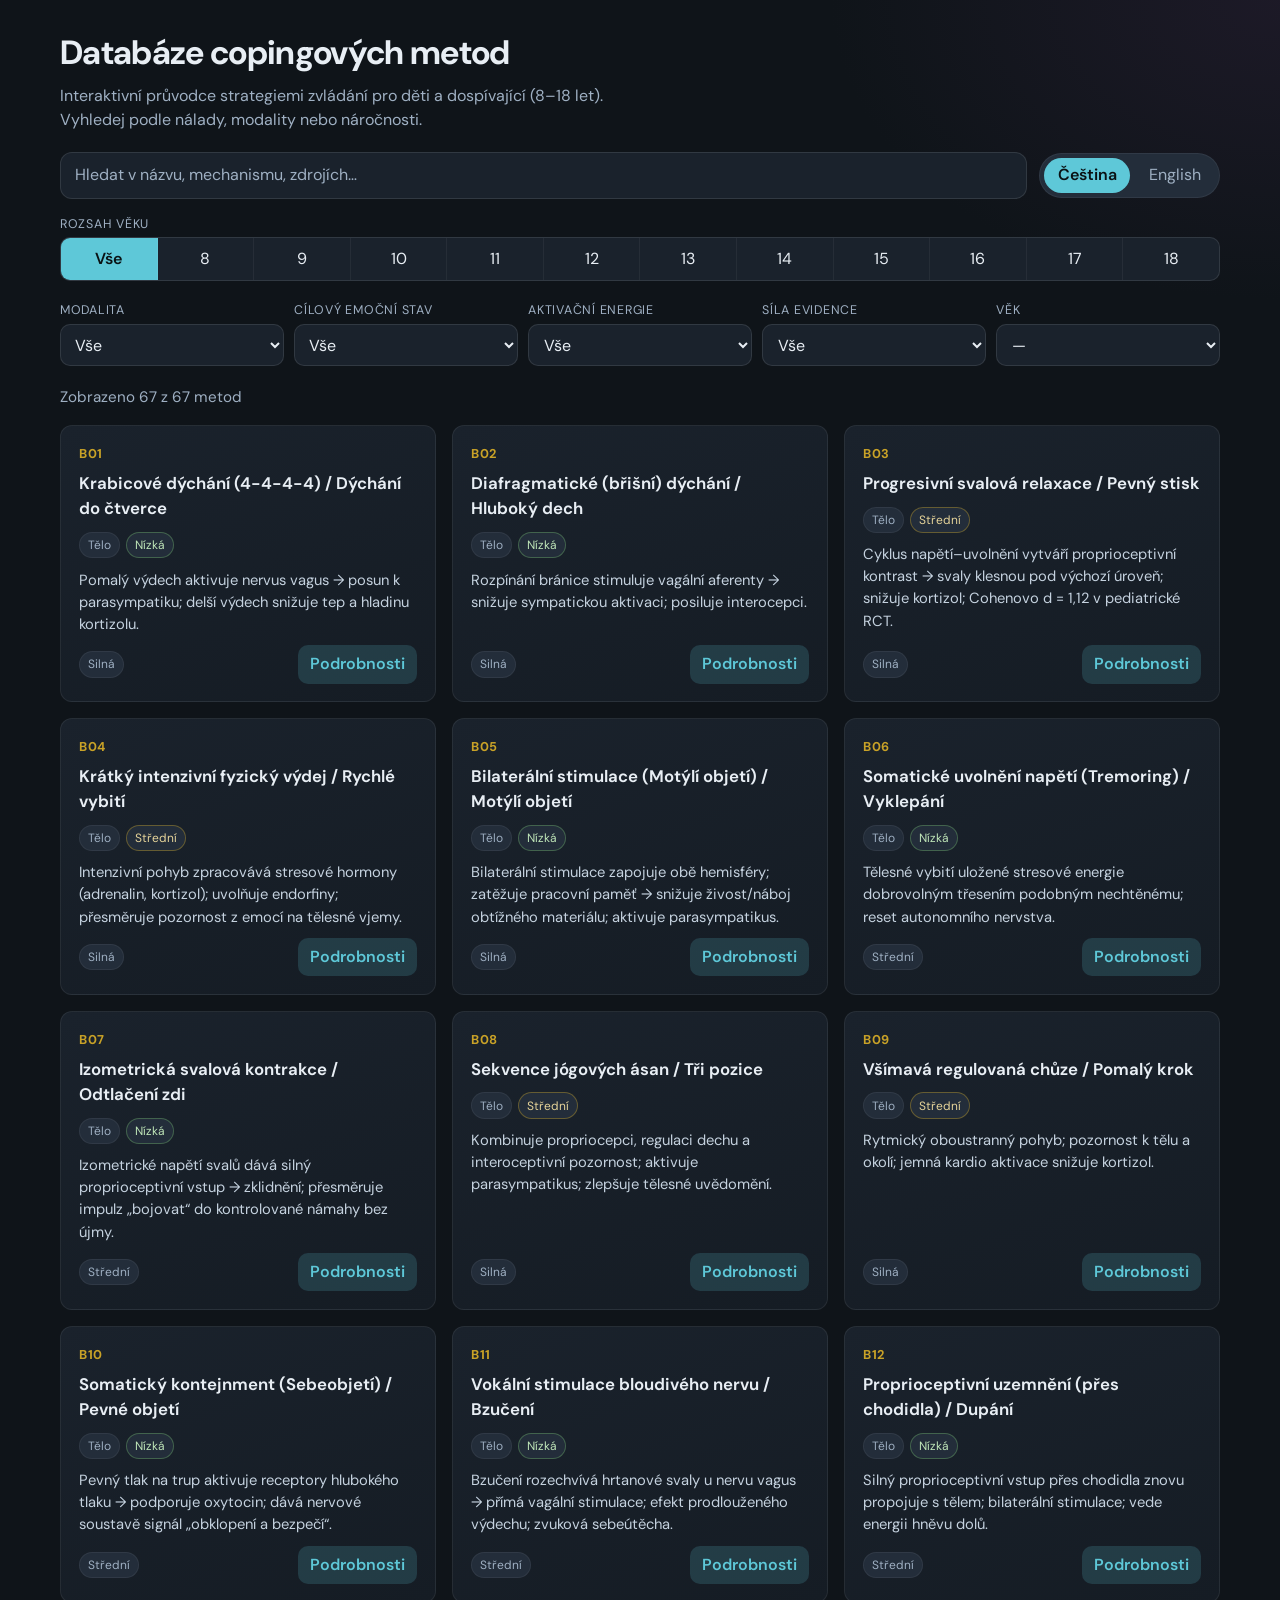
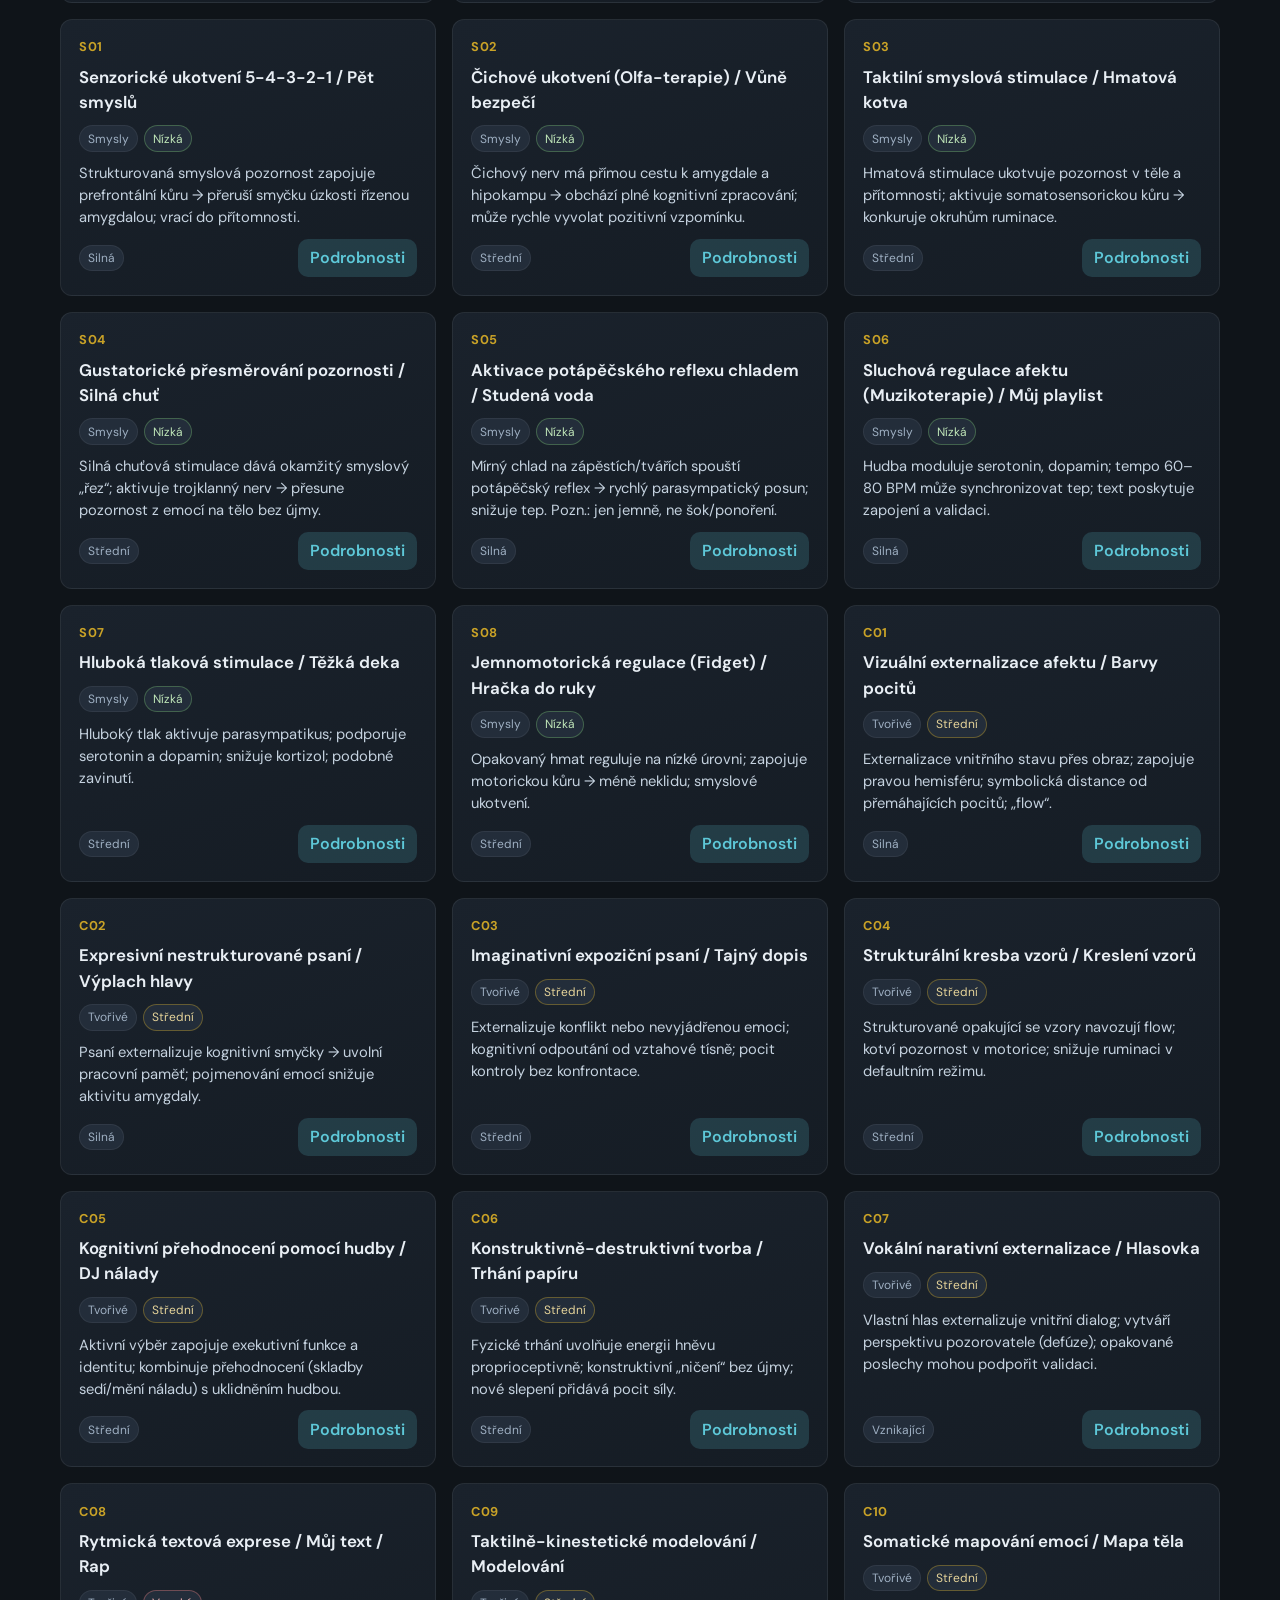
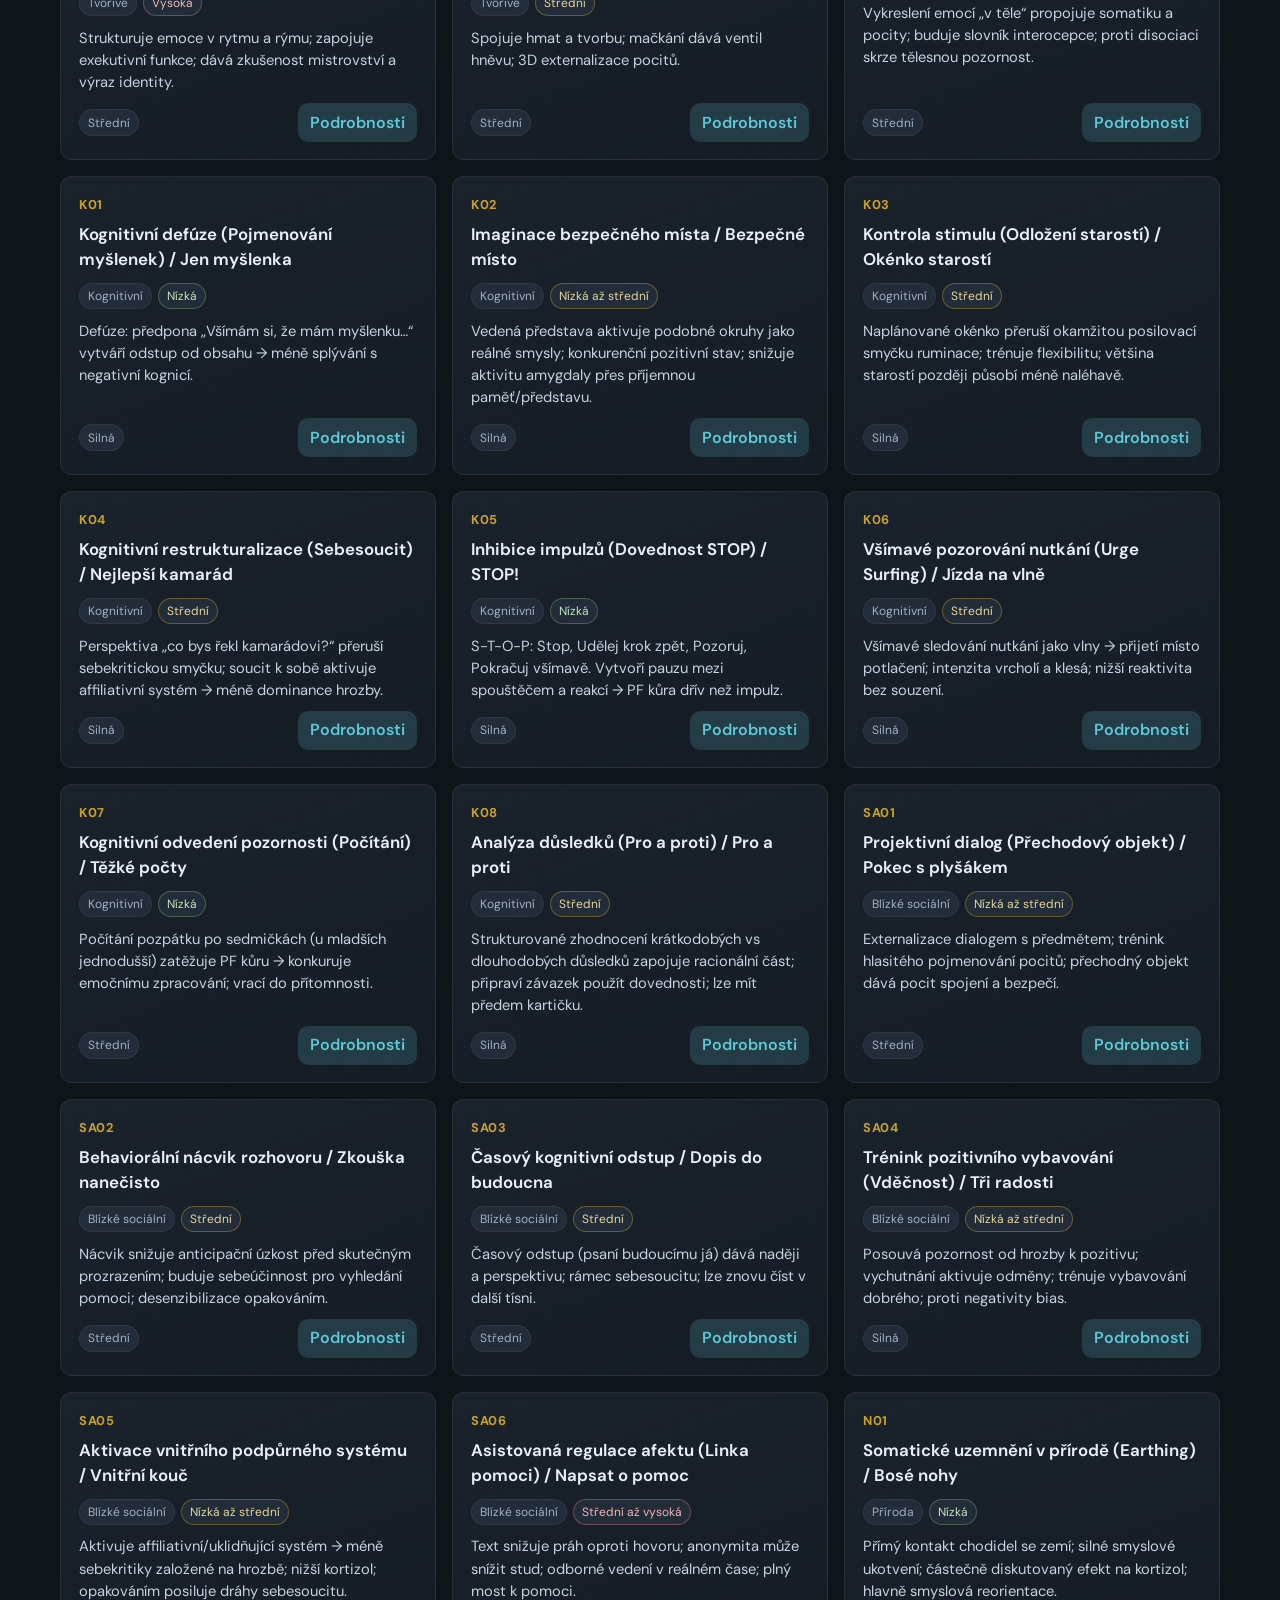
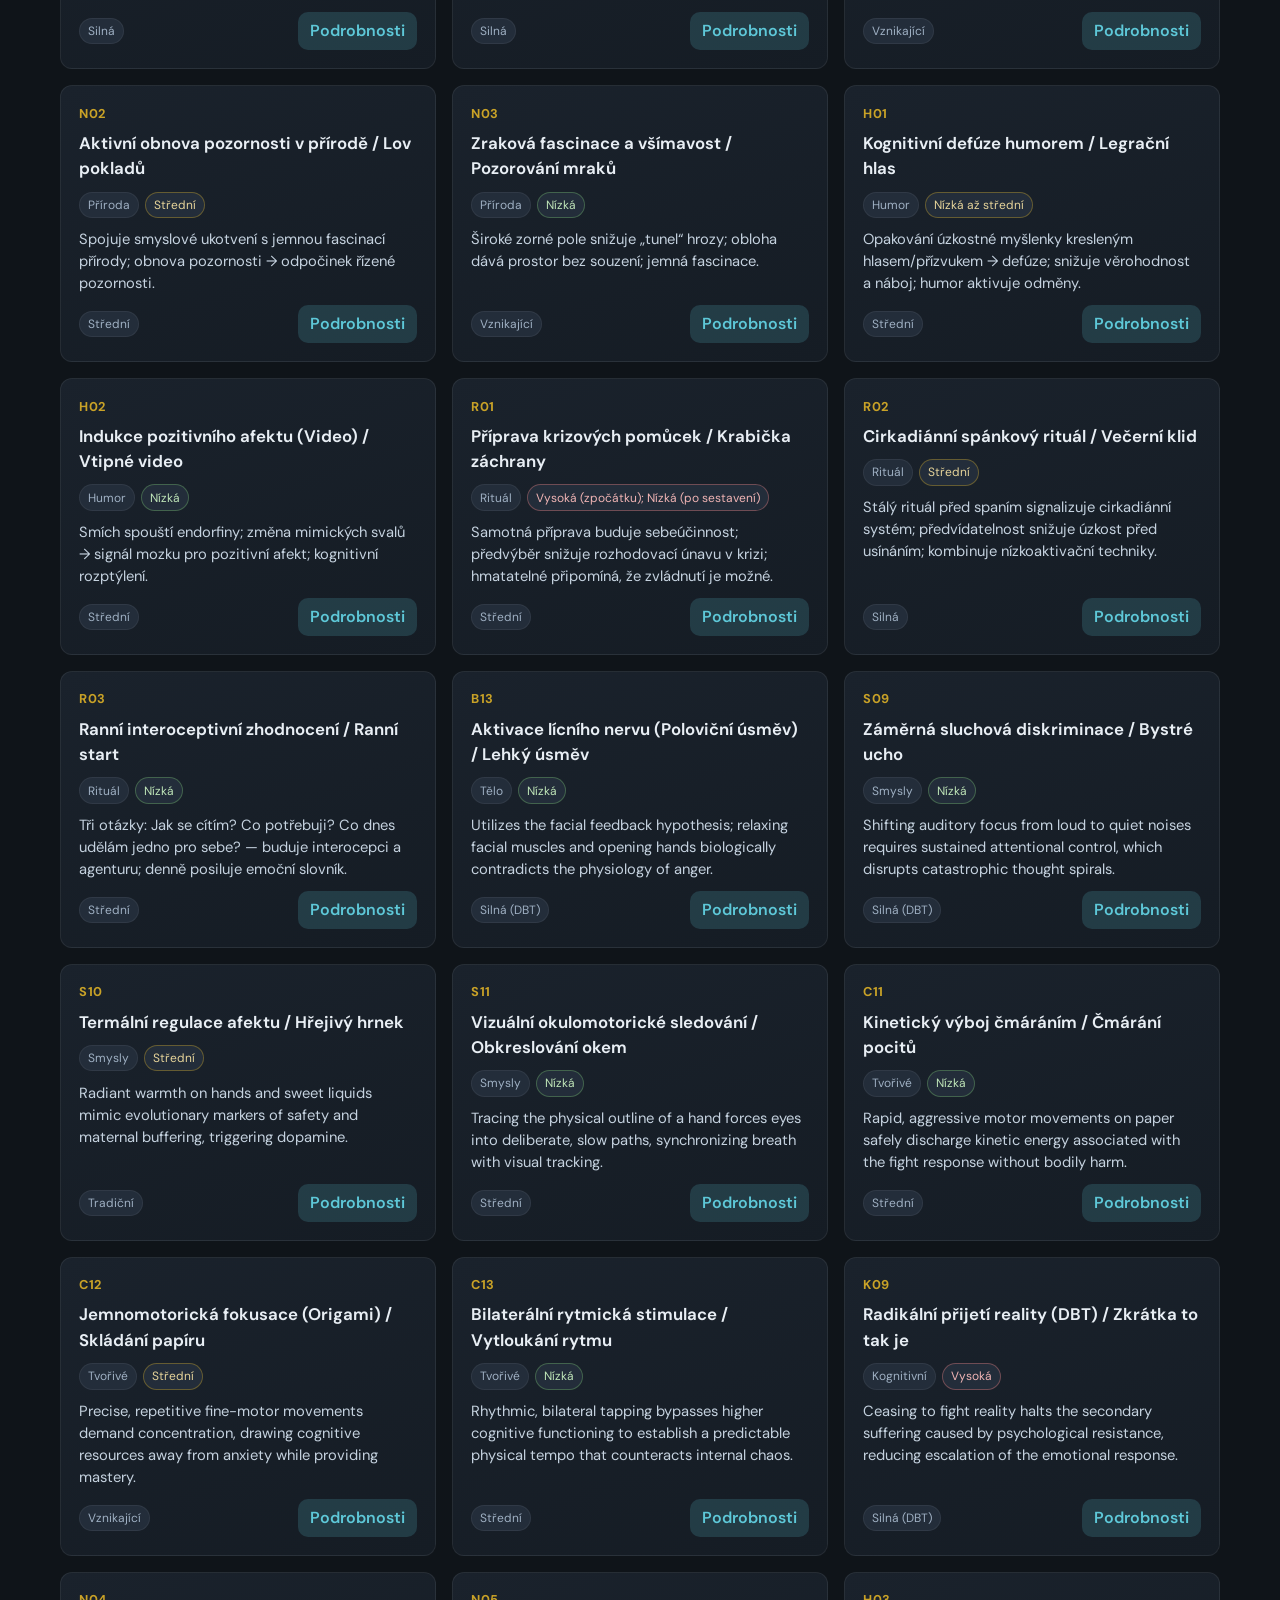
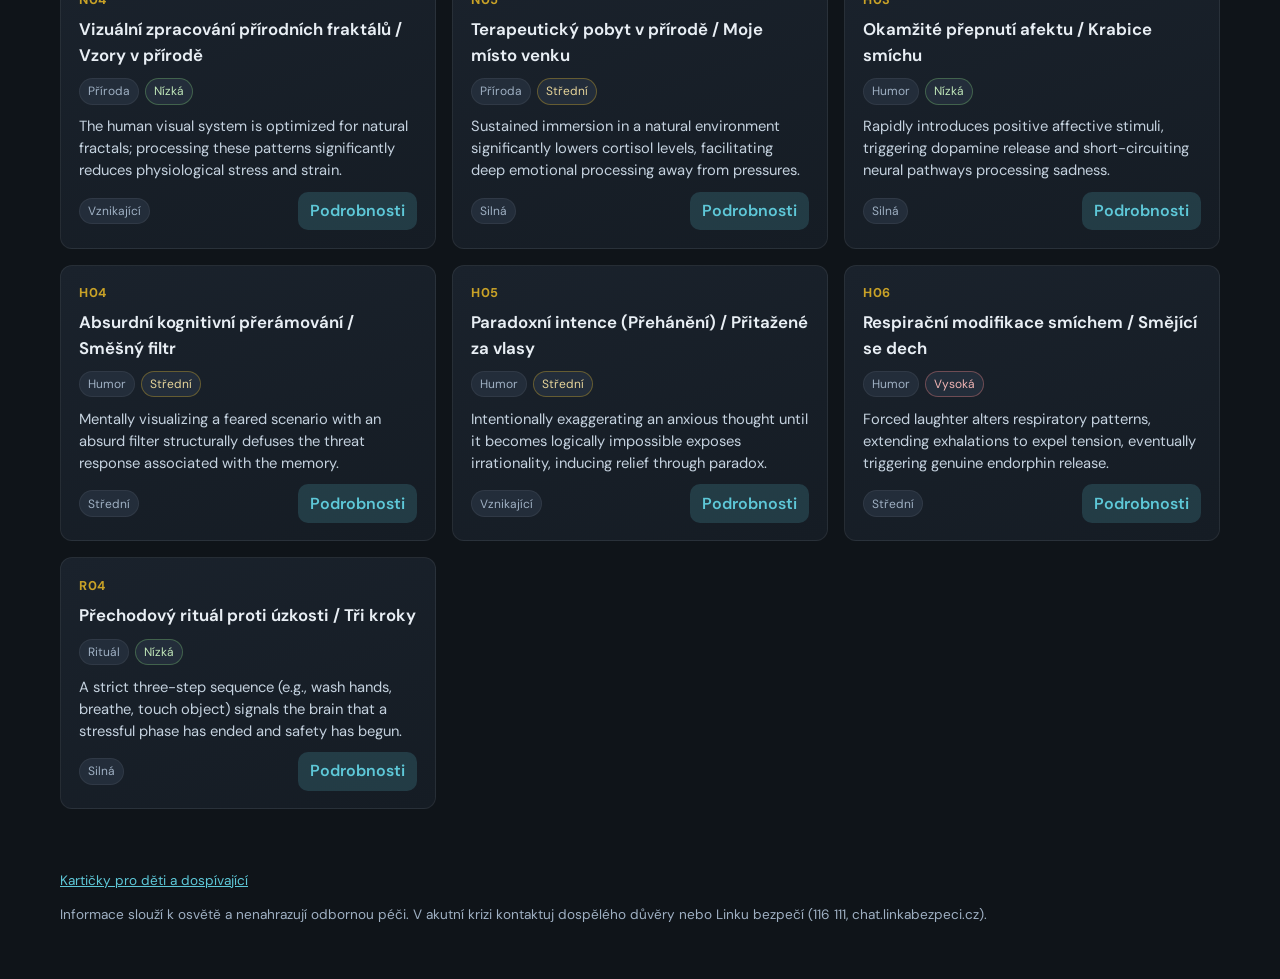
==== web/index.html @ 4f530be1 "Initial commit: coping cards web app, Czech content, and method data. Include markdown sources (meto" ====
<!DOCTYPE html>
<html lang="cs">
  <head>
    <meta charset="utf-8" />
    <meta name="viewport" content="width=device-width, initial-scale=1" />
    <title>Databáze copingových metod</title>
    <link rel="preconnect" href="https://fonts.googleapis.com" />
    <link rel="preconnect" href="https://fonts.gstatic.com" crossorigin />
    <link
      href="https://fonts.googleapis.com/css2?family=DM+Sans:ital,opsz,wght@0,9..40,400;0,9..40,600;0,9..40,700;1,9..40,400&display=swap"
      rel="stylesheet"
    />
    <link rel="stylesheet" href="styles.css" />
  </head>
  <body>
    <header class="site">
      <h1 id="title">Databáze copingových metod</h1>
      <p class="lead" id="lead">
        Interaktivní průvodce strategiemi zvládání pro děti a dospívající (8–18 let). Vyhledej podle nálady, modality nebo náročnosti.
      </p>
    </header>

    <div class="toolbar">
      <div class="search-row">
        <label class="visually-hidden" for="q" id="searchLabel">Hledat</label>
        <input type="search" id="q" autocomplete="off" />
      </div>
      <div class="lang-toggle" role="group" aria-label="Jazyk">
        <button type="button" id="lang-cs" aria-pressed="true">Čeština</button>
        <button type="button" id="lang-en" aria-pressed="false">English</button>
      </div>
    </div>

    <div class="age-filter">
      <span id="lbl-age">Věk</span>
      <div class="age-selector" id="f-age" role="group" aria-label="Výběr věku">
        <button type="button" class="age-btn active" data-val="">Vše</button>
        <button type="button" class="age-btn" data-val="8">8</button>
        <button type="button" class="age-btn" data-val="9">9</button>
        <button type="button" class="age-btn" data-val="10">10</button>
        <button type="button" class="age-btn" data-val="11">11</button>
        <button type="button" class="age-btn" data-val="12">12</button>
        <button type="button" class="age-btn" data-val="13">13</button>
        <button type="button" class="age-btn" data-val="14">14</button>
        <button type="button" class="age-btn" data-val="15">15</button>
        <button type="button" class="age-btn" data-val="16">16</button>
        <button type="button" class="age-btn" data-val="17">17</button>
        <button type="button" class="age-btn" data-val="18">18</button>
      </div>
    </div>

    <div class="filters">
      <label>
        <span id="lbl-modality">Modalita</span>
        <select id="f-modality">
          <option value="">—</option>
        </select>
      </label>
      <label>
        <span id="lbl-state">Cílový emoční stav</span>
        <select id="f-state">
          <option value="">—</option>
        </select>
      </label>
      <label>
        <span id="lbl-energy">Aktivační energie</span>
        <select id="f-energy">
          <option value="">—</option>
        </select>
      </label>
      <label>
        <span id="lbl-evidence">Síla evidence</span>
        <select id="f-evidence">
          <option value="">—</option>
        </select>
      </label>
      <label>
        <span id="lbl-age">Věk</span>
        <select id="f-age">
          <option value="">—</option>
        </select>
      </label>
    </div>

    <div class="meta-bar" id="meta"></div>
    <main class="grid" id="grid" aria-live="polite"></main>
    <p class="empty" id="empty" hidden></p>

    <footer class="note">
      <p><a href="kids.html" id="kids-link">Kartičky pro děti a dospívající</a></p>
      <p id="footnote"></p>
    </footer>

    <dialog class="panel" id="detail" aria-labelledby="detail-title">
      <div class="panel-inner">
        <header>
          <span class="id" id="detail-id"></span>
          <h2 id="detail-title"></h2>
        </header>
        <dl class="fields" id="detail-fields"></dl>
        <div class="close-row">
          <button type="button" class="close" id="detail-close"></button>
        </div>
      </div>
    </dialog>

    <script src="app.js" type="module"></script>
  </body>
</html>
---- web/styles.css ----
.visually-hidden {
  position: absolute;
  width: 1px;
  height: 1px;
  padding: 0;
  margin: -1px;
  overflow: hidden;
  clip: rect(0, 0, 0, 0);
  white-space: nowrap;
  border: 0;
}

:root {
  --bg: #0f1419;
  --surface: #1a222c;
  --surface2: #232d3a;
  --text: #e8eef4;
  --muted: #9fb0c3;
  --accent: #5ec8d8;
  --accent2: #c9a227;
  --danger: #e07a7a;
  --ok: #7bc96f;
  --radius: 12px;
  --font: "DM Sans", system-ui, -apple-system, sans-serif;
}

*,
*::before,
*::after {
  box-sizing: border-box;
}

html {
  font-size: 16px;
  scroll-behavior: smooth;
}

body {
  margin: 0;
  min-height: 100vh;
  font-family: var(--font);
  background: radial-gradient(
      1200px 800px at 10% -10%,
      rgba(26, 42, 50, 0.45) 0%,
      transparent 55%
    ),
    radial-gradient(900px 600px at 100% 0%, rgba(42, 31, 53, 0.5) 0%, transparent 50%),
    var(--bg);
  color: var(--text);
  line-height: 1.5;
}

a {
  color: var(--accent);
}

header.site {
  padding: 1.75rem 1.25rem 1.25rem;
  max-width: 1200px;
  margin: 0 auto;
}

header.site h1 {
  margin: 0 0 0.35rem;
  font-size: clamp(1.6rem, 4vw, 2.1rem);
  font-weight: 700;
  letter-spacing: -0.02em;
}

header.site p.lead {
  margin: 0;
  color: var(--muted);
  max-width: 52ch;
}

.toolbar {
  max-width: 1200px;
  margin: 0 auto;
  padding: 0 1.25rem 1rem;
  display: flex;
  flex-wrap: wrap;
  gap: 0.75rem;
  align-items: center;
}

.lang-toggle {
  margin-left: auto;
  display: flex;
  gap: 0.35rem;
  background: var(--surface2);
  padding: 0.25rem;
  border-radius: 999px;
  border: 1px solid rgba(255, 255, 255, 0.06);
}

.lang-toggle button {
  border: 0;
  background: transparent;
  color: var(--muted);
  font: inherit;
  padding: 0.35rem 0.85rem;
  border-radius: 999px;
  cursor: pointer;
}

.lang-toggle button[aria-pressed="true"] {
  background: var(--accent);
  color: #0a1214;
  font-weight: 600;
}

.age-filter {
  max-width: 1200px;
  margin: 0 auto;
  padding: 0 1.25rem 1.25rem;
}

.age-filter > span {
  display: block;
  font-size: 0.78rem;
  text-transform: uppercase;
  letter-spacing: 0.06em;
  color: var(--muted);
  margin-bottom: 0.25rem;
}

.age-selector {
  display: flex;
  flex-wrap: wrap;
  background: var(--surface);
  border: 1px solid rgba(255, 255, 255, 0.1);
  border-radius: 10px;
  overflow: hidden;
}

.age-btn {
  flex: 1;
  min-width: 32px;
  border: 0;
  background: transparent;
  color: var(--text);
  font: inherit;
  padding: 0.55rem 0;
  cursor: pointer;
  text-align: center;
  border-right: 1px solid rgba(255, 255, 255, 0.05);
  transition: all 0.2s;
}

.age-btn:last-child {
  border-right: 0;
}

.age-btn:hover {
  background: rgba(255, 255, 255, 0.05);
}

.age-btn.active {
  background: var(--accent);
  color: #0a1214;
  font-weight: 600;
}

.search-row {
  flex: 1 1 220px;
  min-width: 180px;
}

.search-row input {
  width: 100%;
  padding: 0.65rem 0.9rem;
  border-radius: var(--radius);
  border: 1px solid rgba(255, 255, 255, 0.1);
  background: var(--surface);
  color: var(--text);
  font: inherit;
}

.search-row input::placeholder {
  color: var(--muted);
}

.filters {
  max-width: 1200px;
  margin: 0 auto;
  padding: 0 1.25rem 1.25rem;
  display: grid;
  grid-template-columns: repeat(auto-fit, minmax(160px, 1fr));
  gap: 0.65rem;
}

.filters label span {
  display: block;
  font-size: 0.78rem;
  text-transform: uppercase;
  letter-spacing: 0.06em;
  color: var(--muted);
  margin-bottom: 0.25rem;
}

.filters select {
  width: 100%;
  padding: 0.55rem 0.65rem;
  border-radius: 10px;
  border: 1px solid rgba(255, 255, 255, 0.1);
  background: var(--surface);
  color: var(--text);
  font: inherit;
}

.meta-bar {
  max-width: 1200px;
  margin: 0 auto;
  padding: 0 1.25rem 1rem;
  color: var(--muted);
  font-size: 0.95rem;
}

.grid {
  max-width: 1200px;
  margin: 0 auto;
  padding: 0 1.25rem 3rem;
  display: grid;
  grid-template-columns: repeat(auto-fill, minmax(min(100%, 320px), 1fr));
  gap: 1rem;
}

.card {
  background: linear-gradient(160deg, var(--surface) 0%, #151c24 100%);
  border: 1px solid rgba(255, 255, 255, 0.07);
  border-radius: var(--radius);
  padding: 1.1rem 1.15rem;
  display: flex;
  flex-direction: column;
  gap: 0.65rem;
  transition: border-color 0.15s, transform 0.15s;
}

.card:hover {
  border-color: rgba(94, 200, 216, 0.35);
  transform: translateY(-2px);
}

.card header {
  display: flex;
  flex-wrap: wrap;
  align-items: baseline;
  gap: 0.5rem;
}

.card .id {
  font-size: 0.8rem;
  font-weight: 700;
  color: var(--accent2);
  letter-spacing: 0.04em;
}

.card h2 {
  margin: 0;
  font-size: 1.05rem;
  font-weight: 650;
  flex: 1 1 100%;
}

.pills {
  display: flex;
  flex-wrap: wrap;
  gap: 0.35rem;
}

.pill {
  font-size: 0.75rem;
  padding: 0.2rem 0.5rem;
  border-radius: 999px;
  background: var(--surface2);
  color: var(--muted);
  border: 1px solid rgba(255, 255, 255, 0.06);
}

.pill.energy-low {
  border-color: rgba(123, 201, 111, 0.35);
  color: #bfe5b8;
}

.pill.energy-med {
  border-color: rgba(201, 162, 39, 0.4);
  color: #e6d49a;
}

.pill.energy-high {
  border-color: rgba(224, 122, 122, 0.4);
  color: #f0b4b4;
}

.card .mechanism {
  margin: 0;
  font-size: 0.92rem;
  color: #c5d2df;
  display: -webkit-box;
  -webkit-line-clamp: 4;
  -webkit-box-orient: vertical;
  overflow: hidden;
}

.card footer {
  margin-top: auto;
  display: flex;
  justify-content: space-between;
  align-items: center;
  gap: 0.5rem;
}

button.expand {
  border: 0;
  border-radius: 10px;
  padding: 0.45rem 0.75rem;
  font: inherit;
  font-weight: 600;
  cursor: pointer;
  background: rgba(94, 200, 216, 0.18);
  color: var(--accent);
}

button.expand:hover {
  background: rgba(94, 200, 216, 0.28);
}

dialog.panel {
  border: 1px solid rgba(255, 255, 255, 0.12);
  border-radius: 16px;
  padding: 0;
  background: #121920;
  color: var(--text);
  max-width: min(640px, 94vw);
  width: 100%;
}

dialog.panel::backdrop {
  background: rgba(5, 8, 12, 0.72);
  backdrop-filter: blur(4px);
}

.panel-inner {
  padding: 1.25rem 1.35rem 1.35rem;
  max-height: min(80vh, 720px);
  overflow: auto;
}

.panel-inner header {
  display: flex;
  flex-wrap: wrap;
  gap: 0.5rem;
  align-items: flex-start;
  margin-bottom: 1rem;
}

.panel-inner h2 {
  margin: 0;
  font-size: 1.2rem;
  flex: 1 1 100%;
}

dl.fields {
  margin: 0;
  display: grid;
  gap: 0.85rem;
}

dl.fields dt {
  margin: 0;
  font-size: 0.72rem;
  text-transform: uppercase;
  letter-spacing: 0.07em;
  color: var(--muted);
}

dl.fields dd {
  margin: 0.2rem 0 0;
 font-size: 0.95rem;
  color: #d5dfe9;
}

.close-row {
  display: flex;
  justify-content: flex-end;
  margin-top: 1rem;
}

button.close {
  border: 0;
  background: var(--surface2);
  color: var(--text);
  font: inherit;
  padding: 0.5rem 1rem;
  border-radius: 10px;
  cursor: pointer;
}

.empty {
  max-width: 1200px;
  margin: 0 auto;
  padding: 2rem 1.25rem;
  text-align: center;
  color: var(--muted);
}

footer.note {
  max-width: 1200px;
  margin: 0 auto;
  padding: 0 1.25rem 2.5rem;
  font-size: 0.85rem;
  color: var(--muted);
}

@media (prefers-reduced-motion: reduce) {
  .card:hover {
    transform: none;
  }
  html {
    scroll-behavior: auto;
  }
}
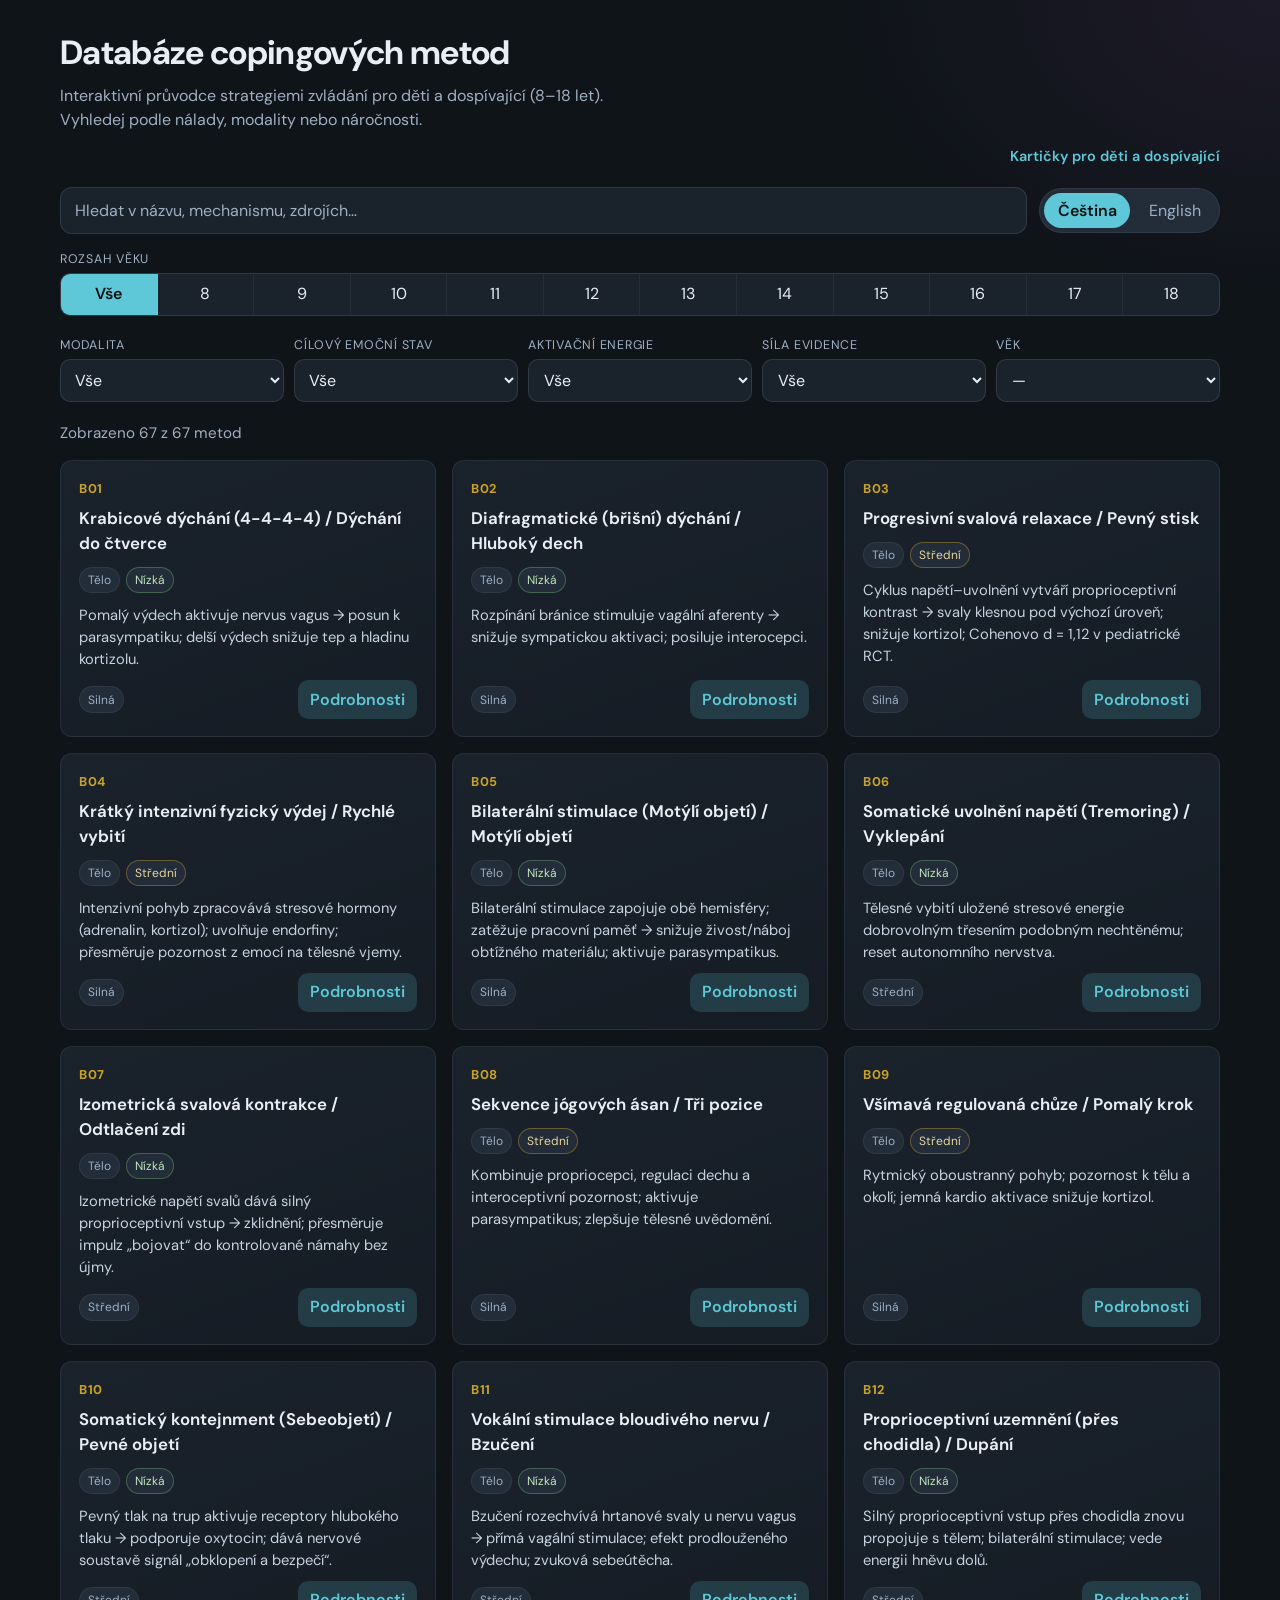
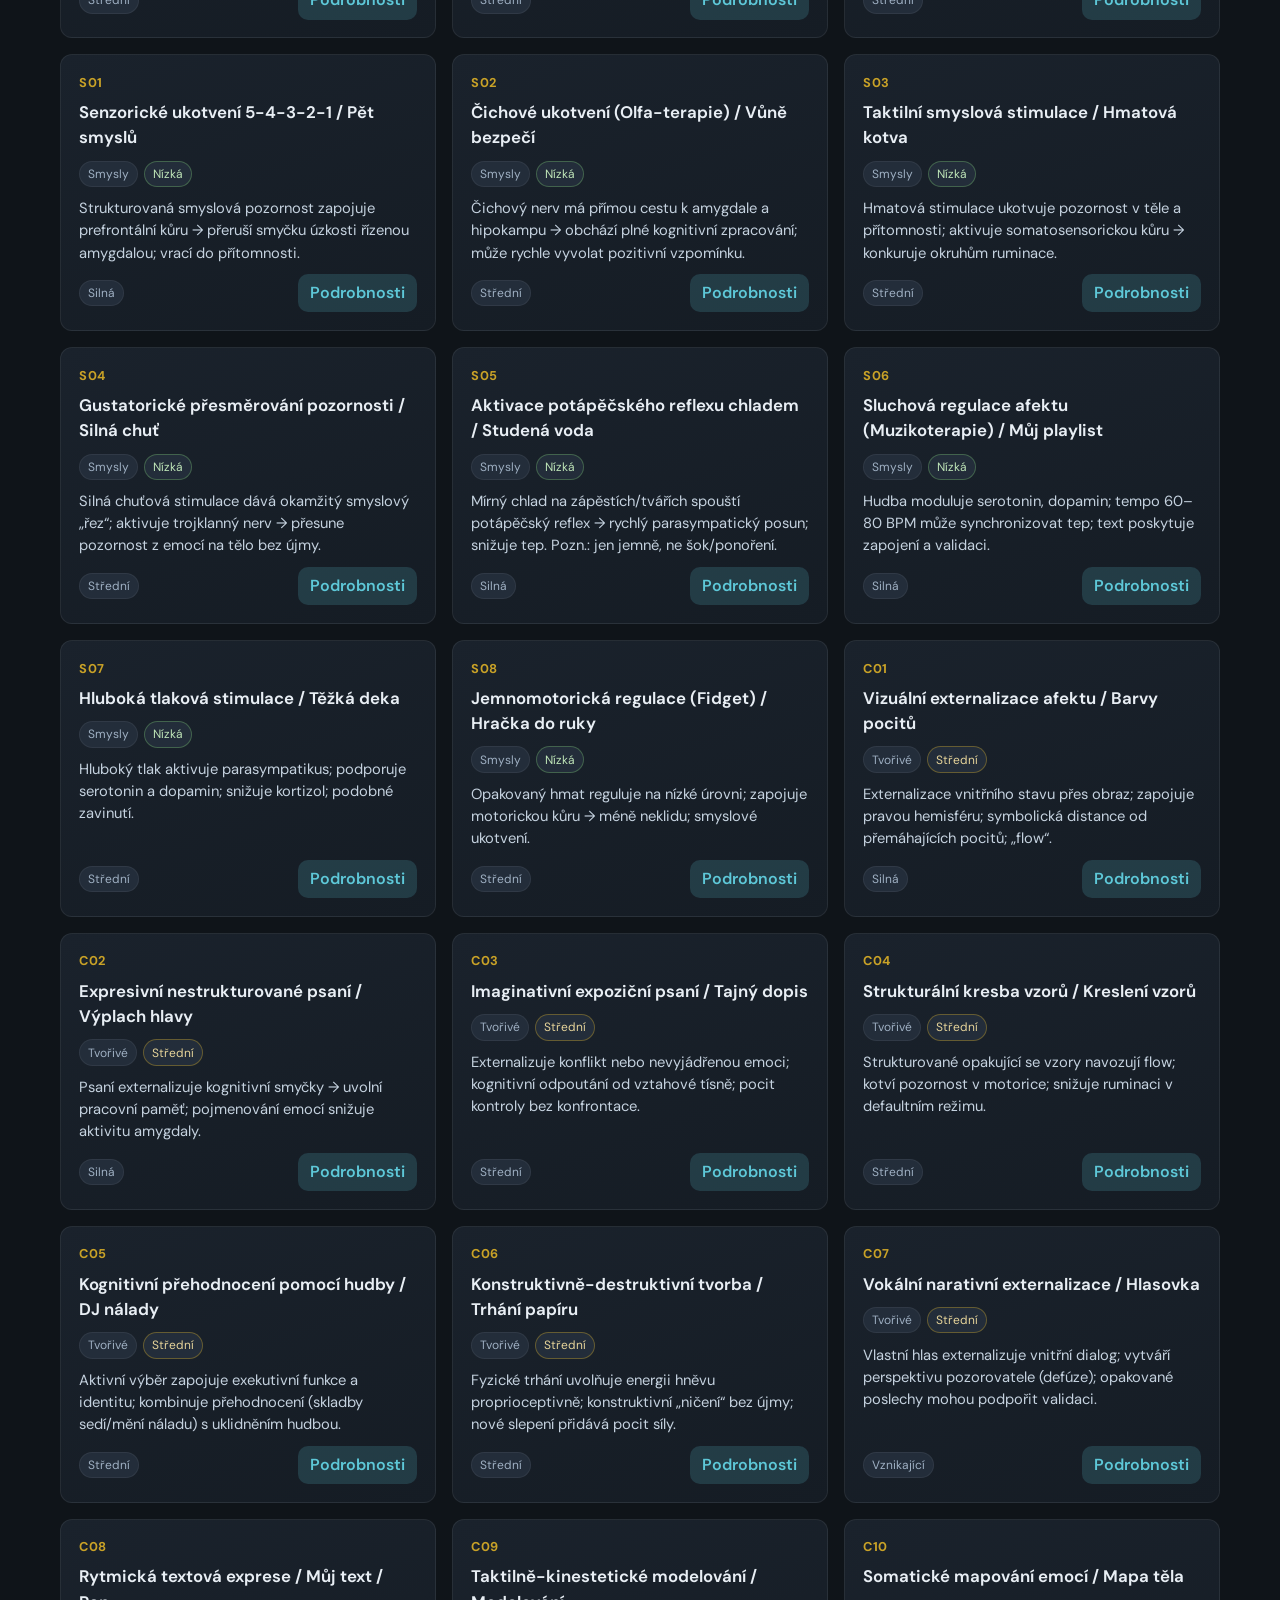
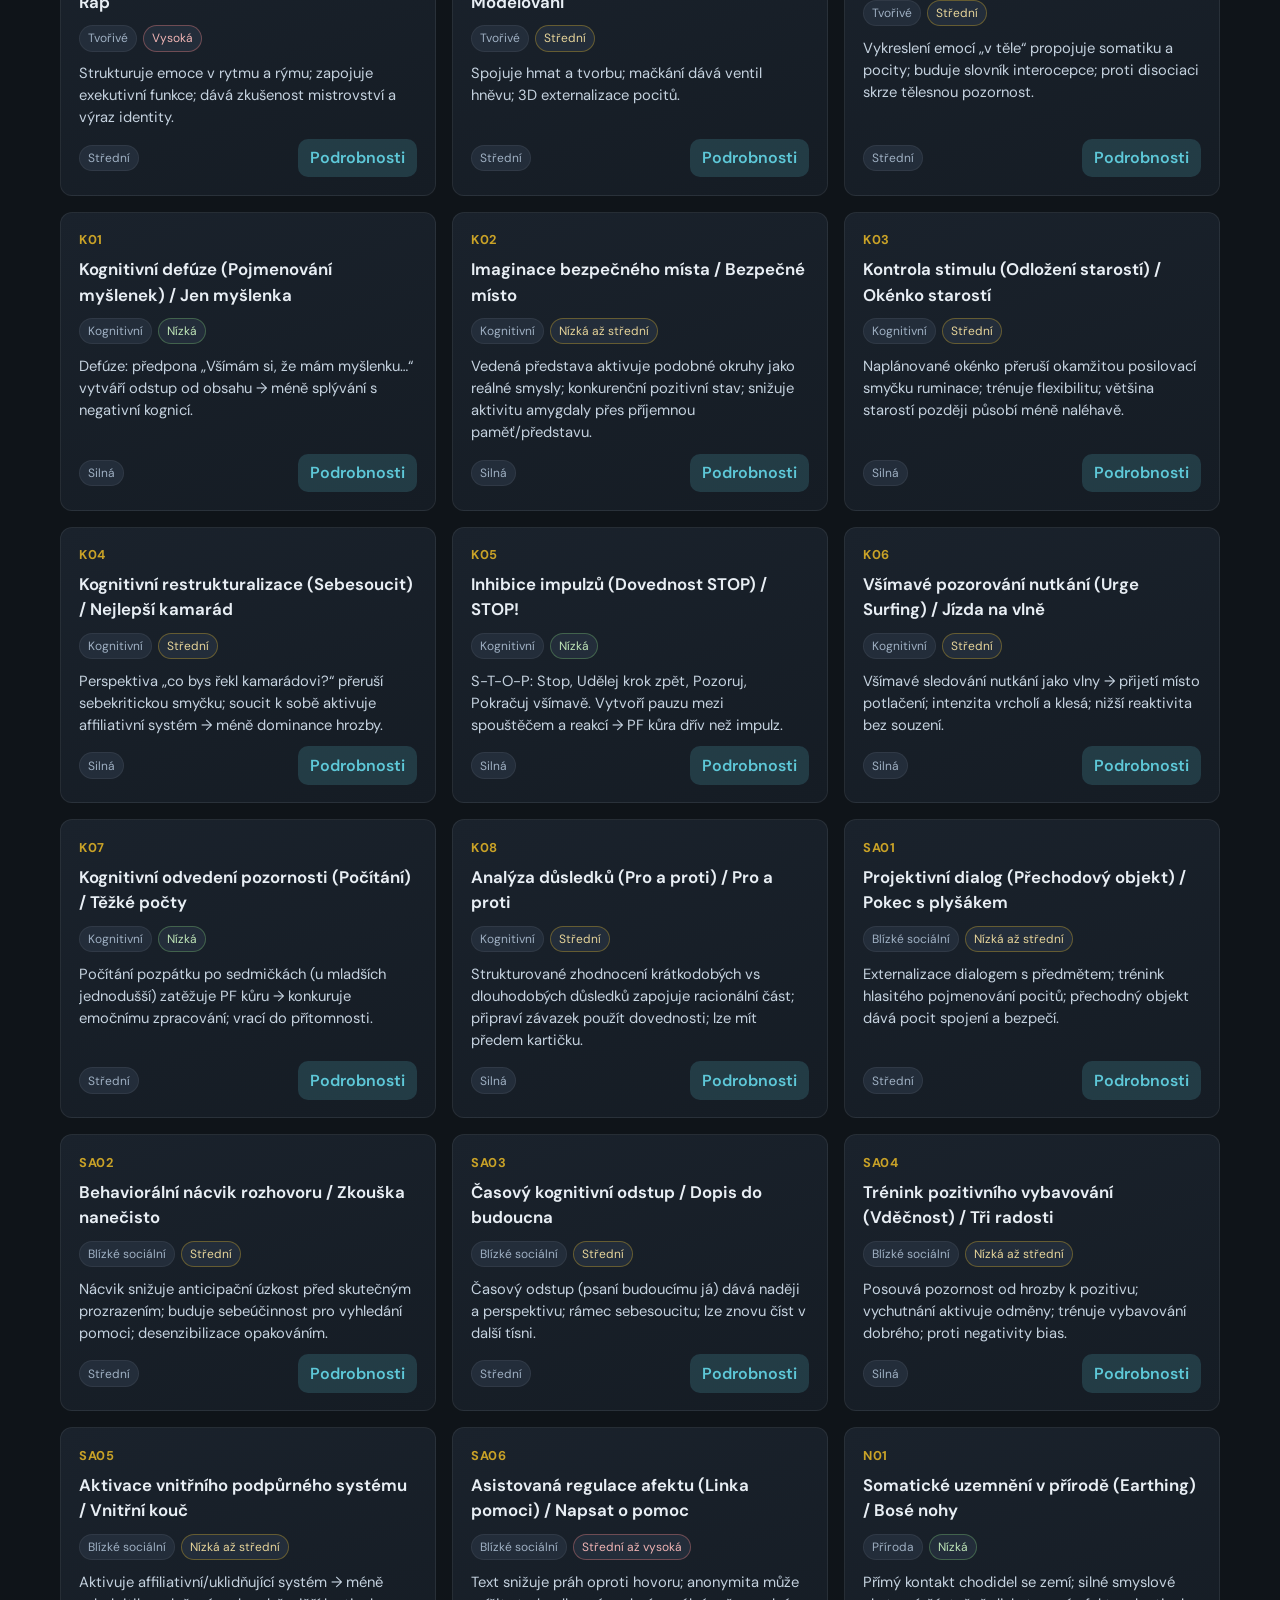
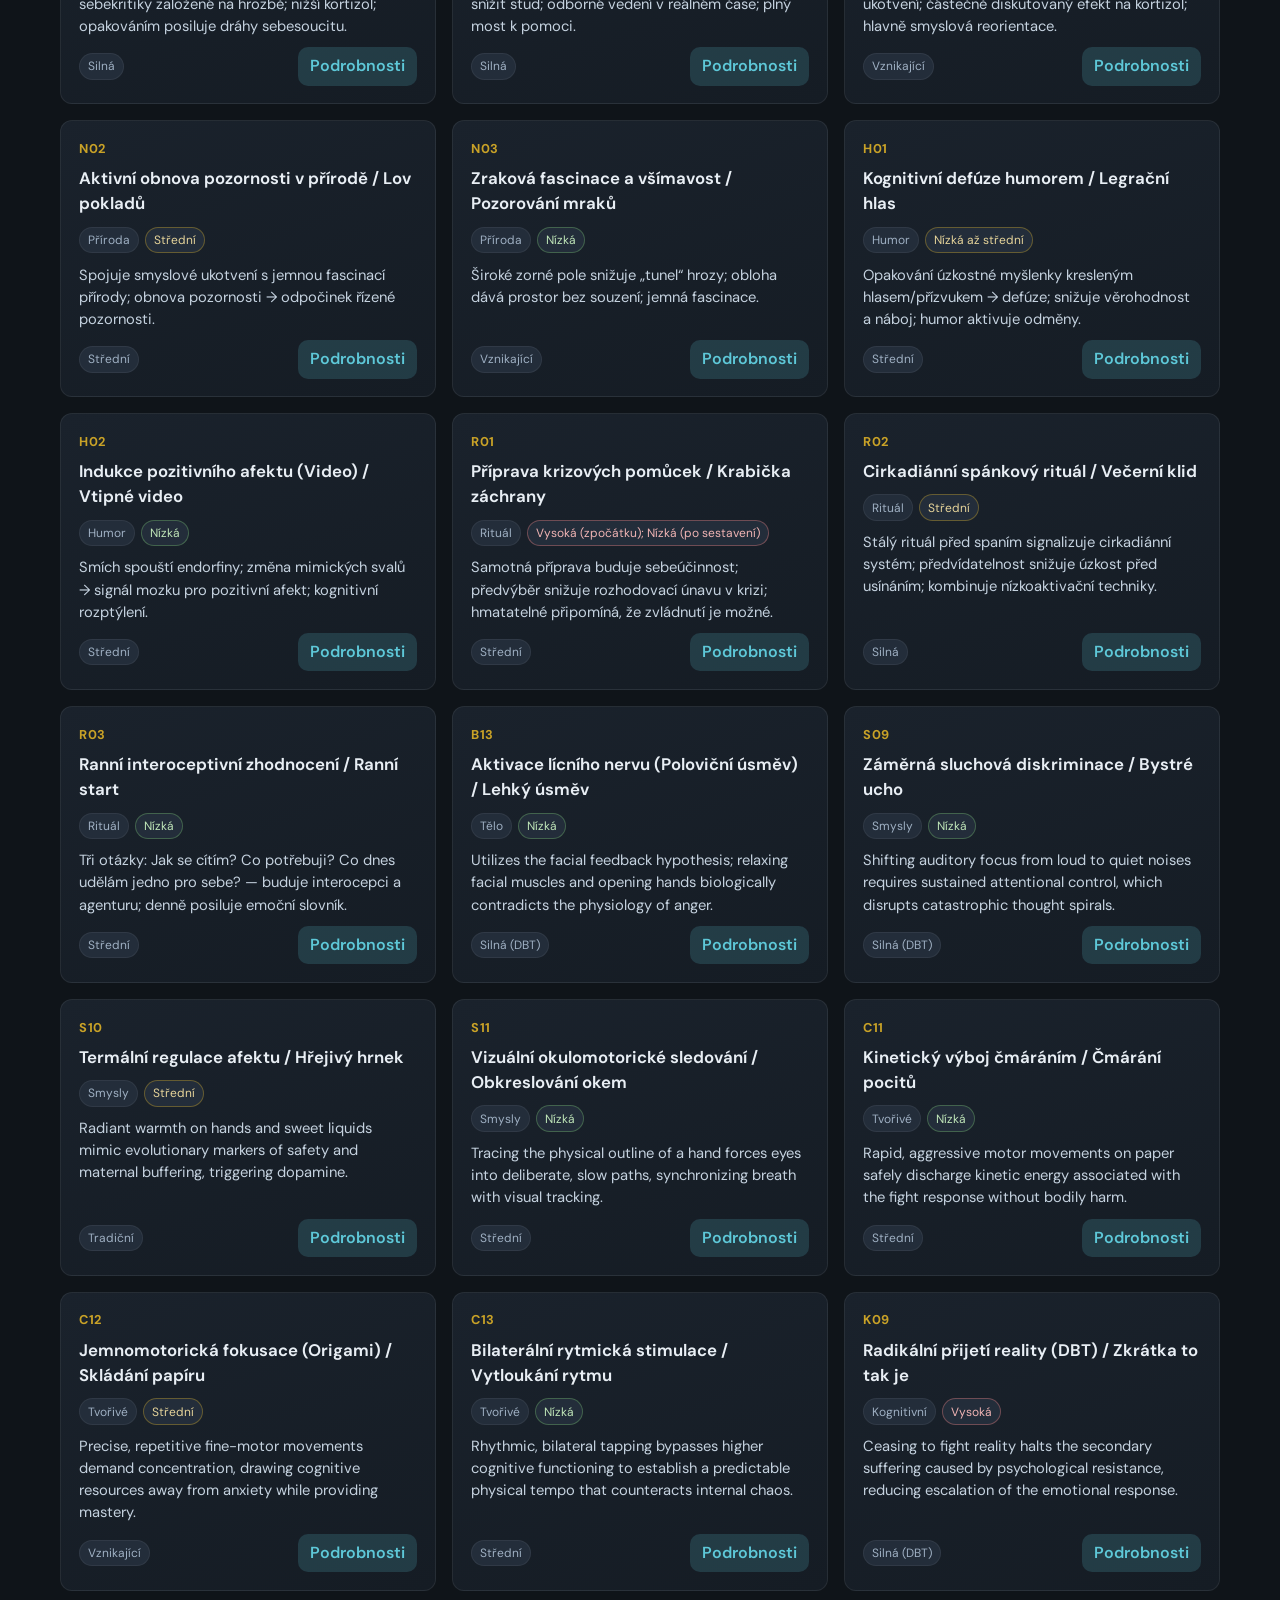
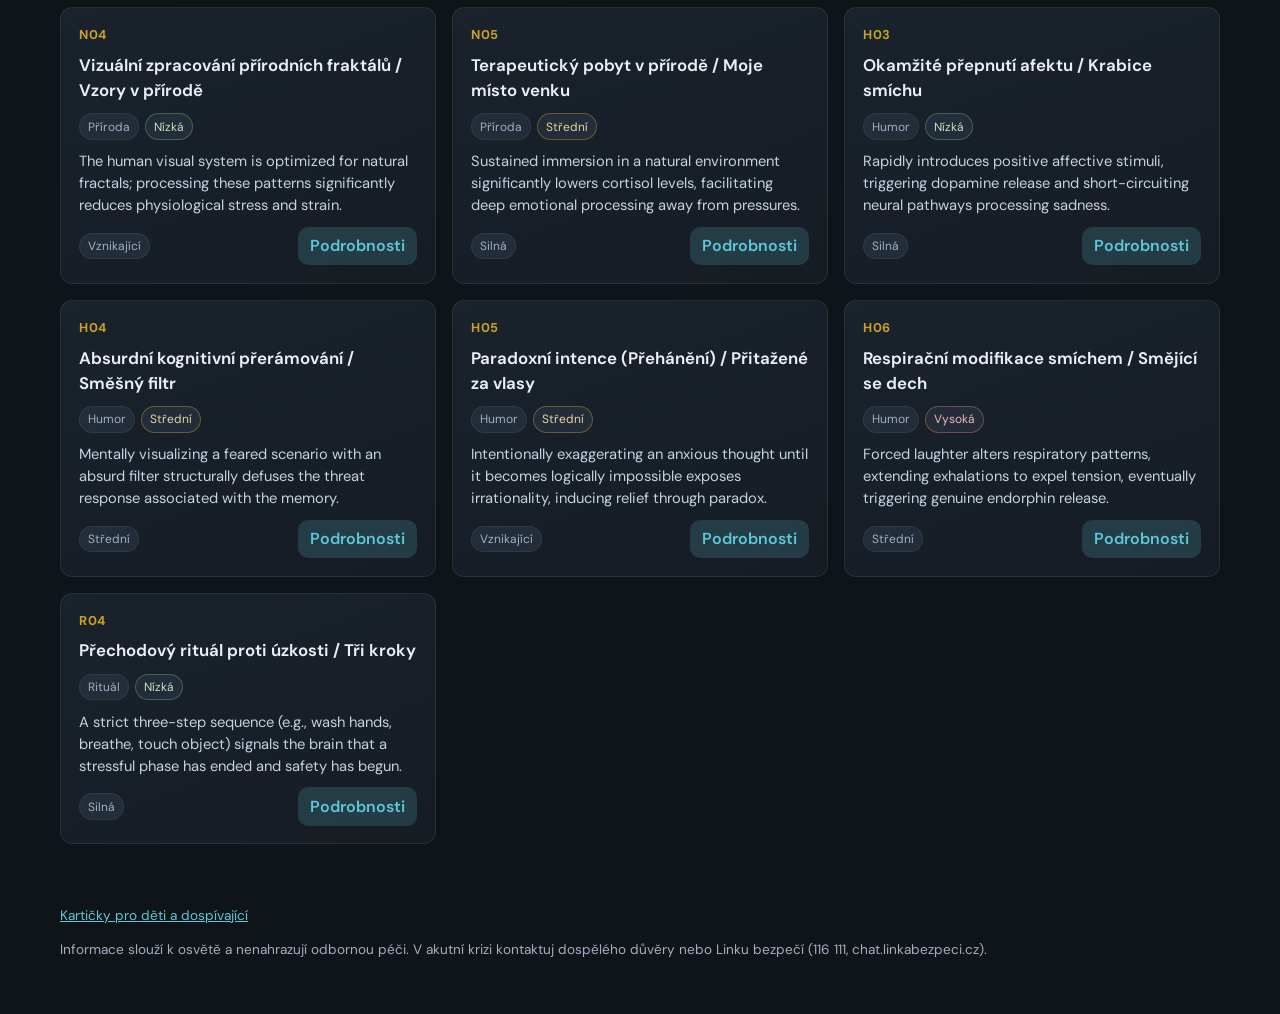
==== commit 66d9e160: "Default site entry to kids cards; add pro header link to kids view" ====
--- a/web/index.html
+++ b/web/index.html
@@ -18,6 +18,9 @@
       <p class="lead" id="lead">
         Interaktivní průvodce strategiemi zvládání pro děti a dospívající (8–18 let). Vyhledej podle nálady, modality nebo náročnosti.
       </p>
+      <div class="header-row">
+        <a href="kids.html" class="kids-view-link" id="kids-header-link">Kartičky pro děti a dospívající</a>
+      </div>
     </header>
 
     <div class="toolbar">
--- a/web/styles.css
+++ b/web/styles.css
@@ -73,6 +73,25 @@
   max-width: 52ch;
 }
 
+header.site .header-row {
+  display: flex;
+  justify-content: flex-end;
+  flex-wrap: wrap;
+  gap: 0.5rem;
+  margin-top: 0.85rem;
+}
+
+.kids-view-link {
+  font-size: 0.9rem;
+  font-weight: 600;
+  text-decoration: none;
+  color: var(--accent);
+}
+
+.kids-view-link:hover {
+  text-decoration: underline;
+}
+
 .toolbar {
   max-width: 1200px;
   margin: 0 auto;
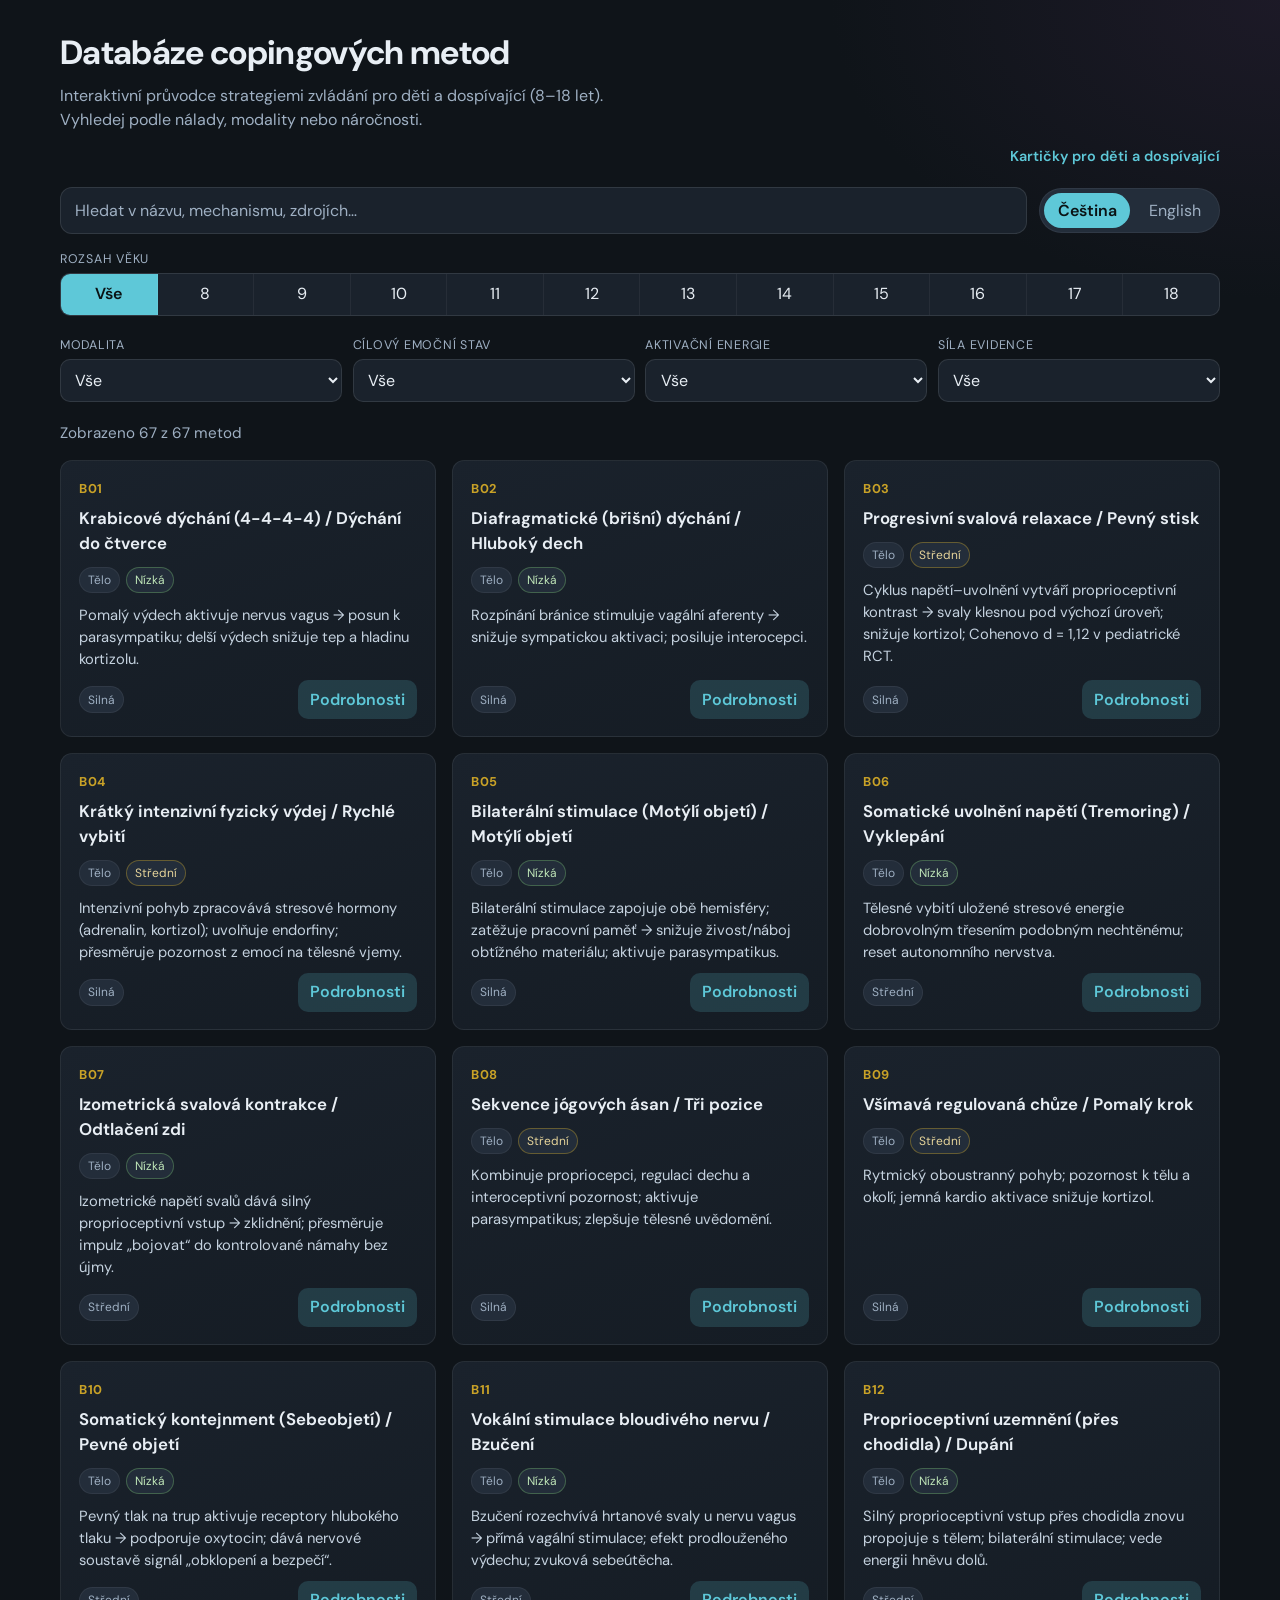
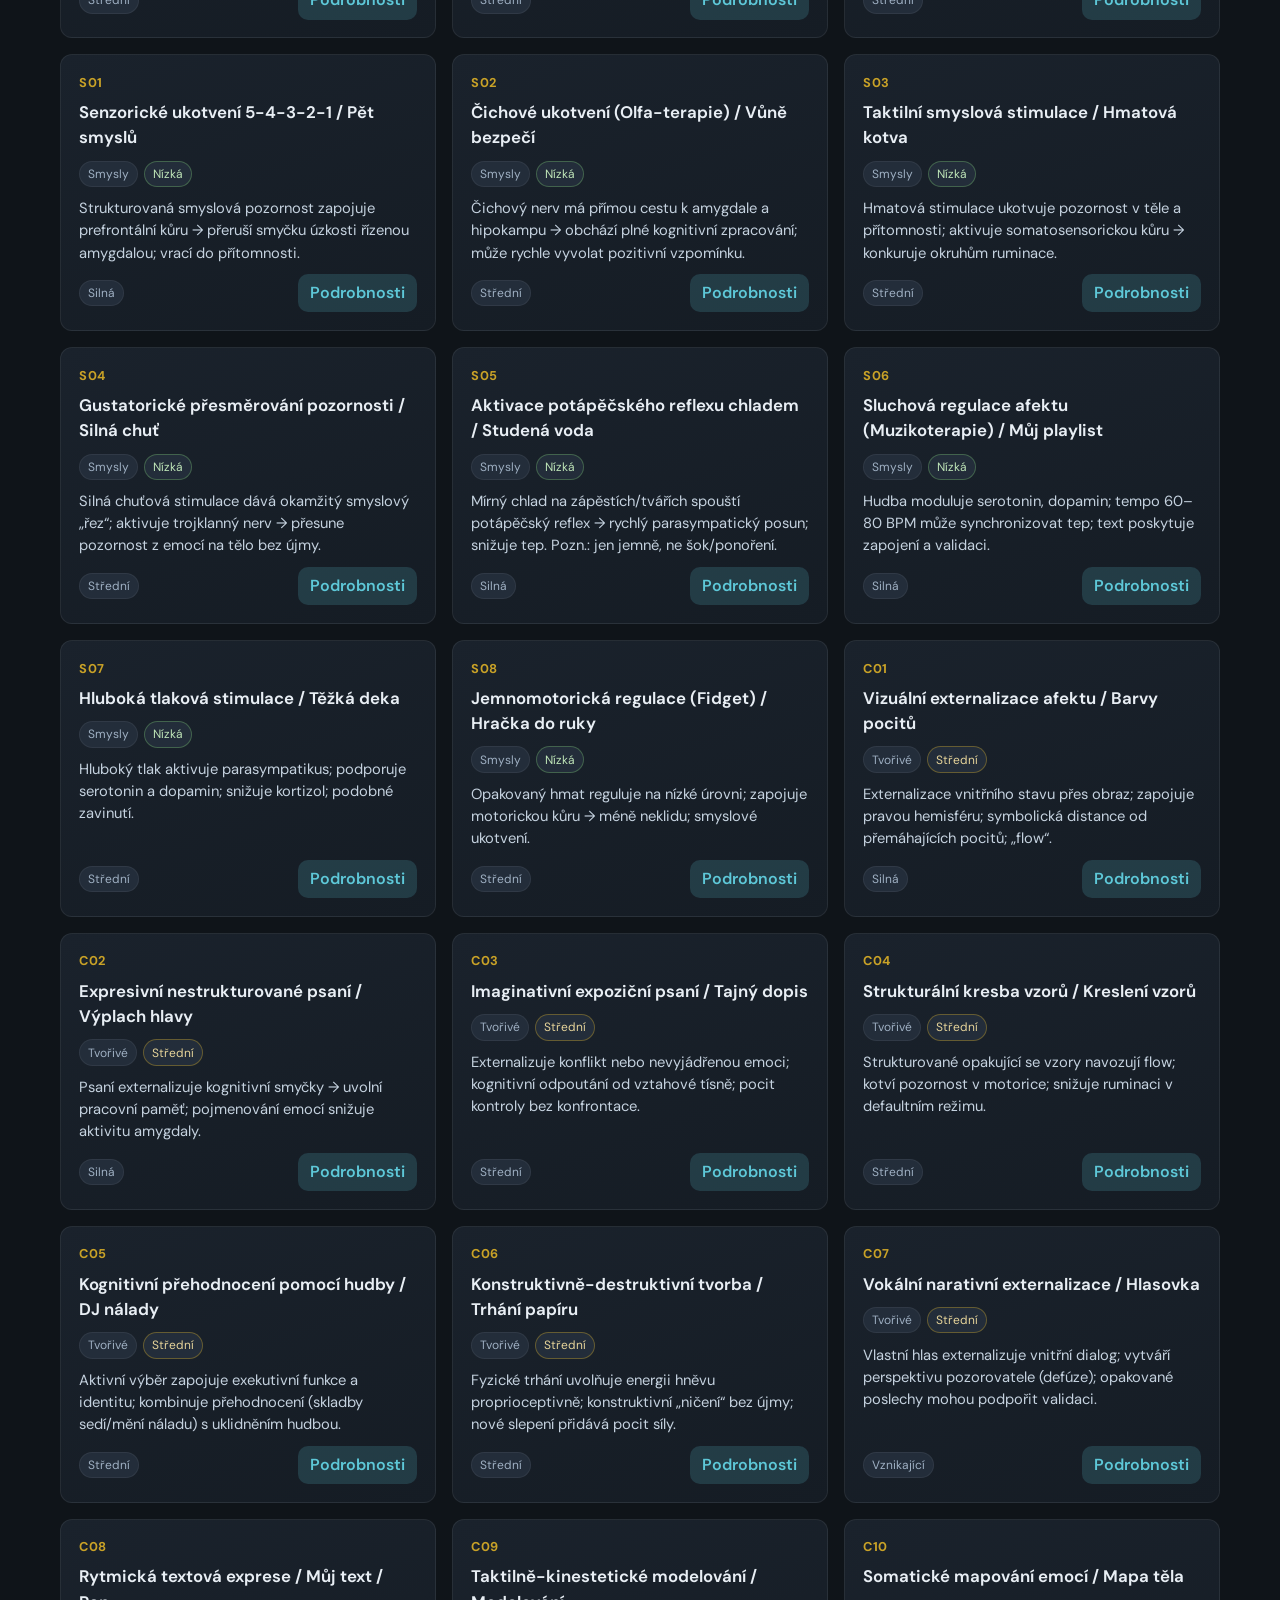
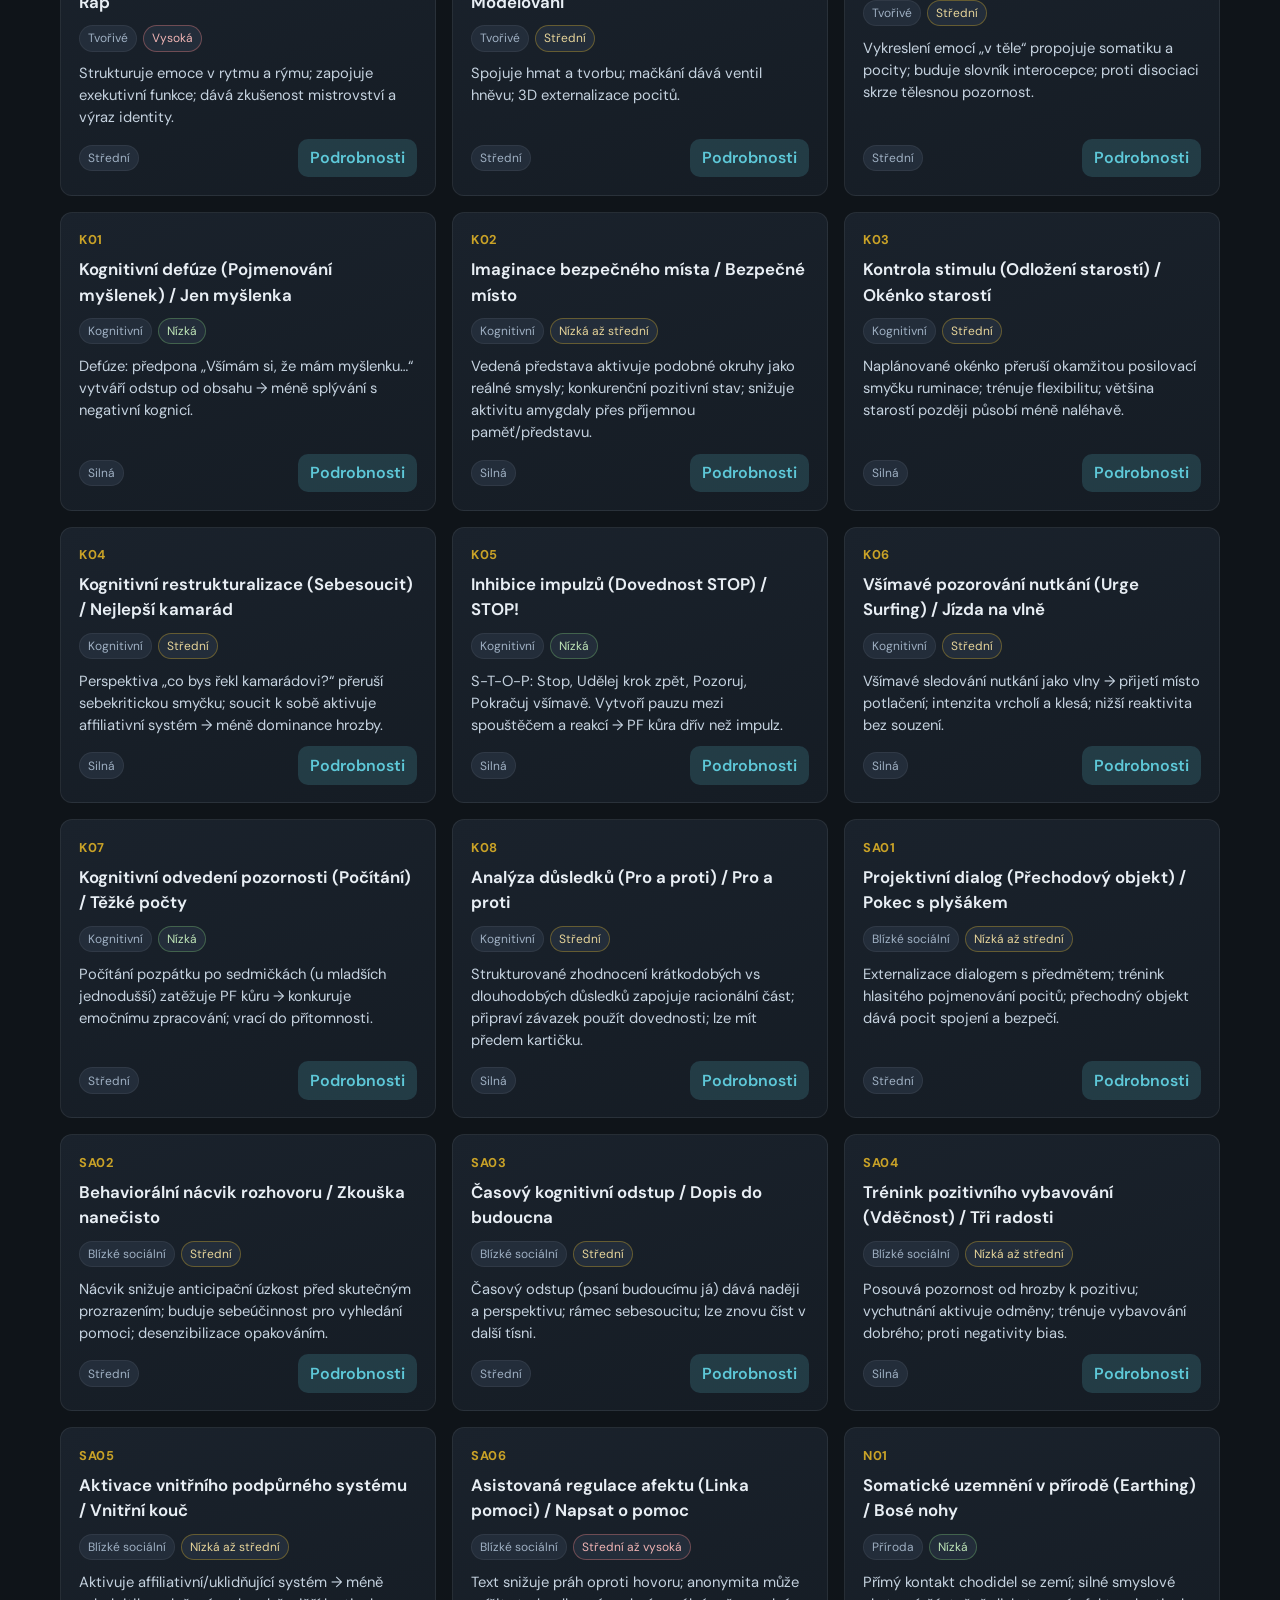
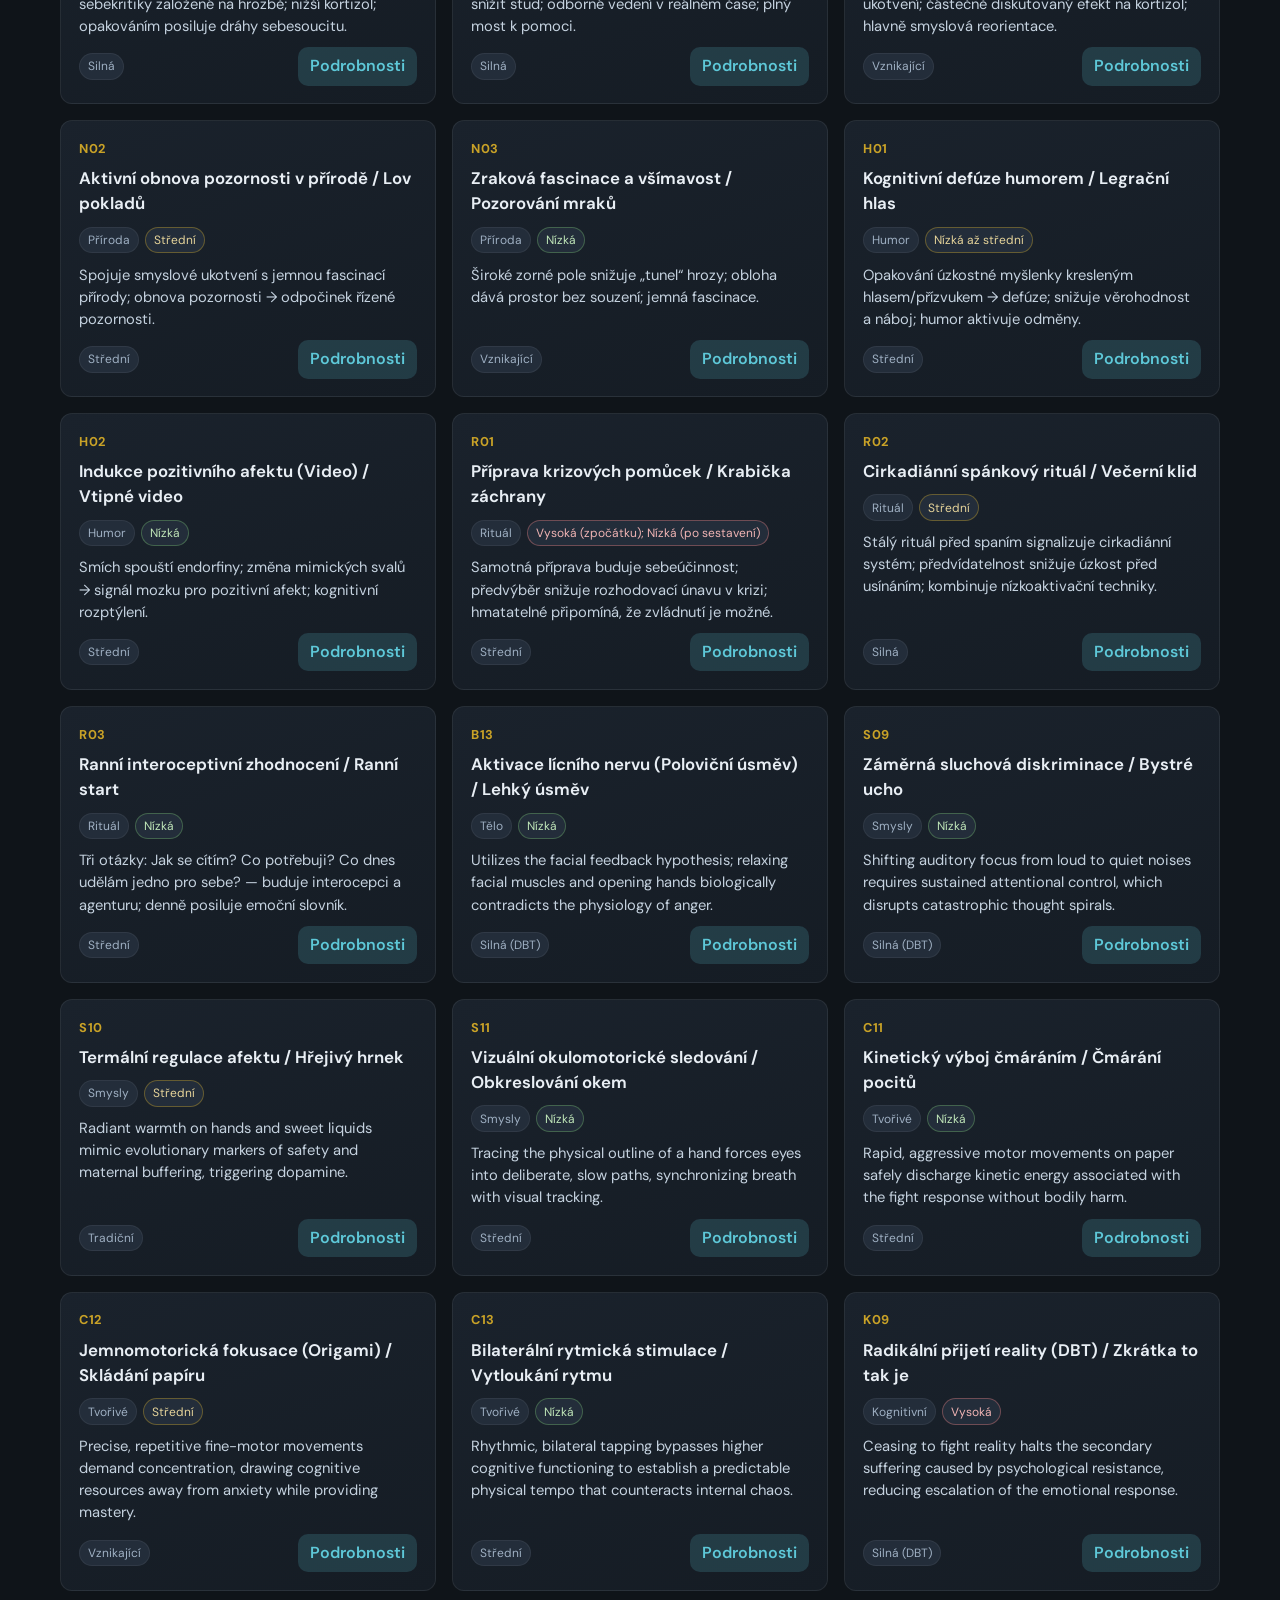
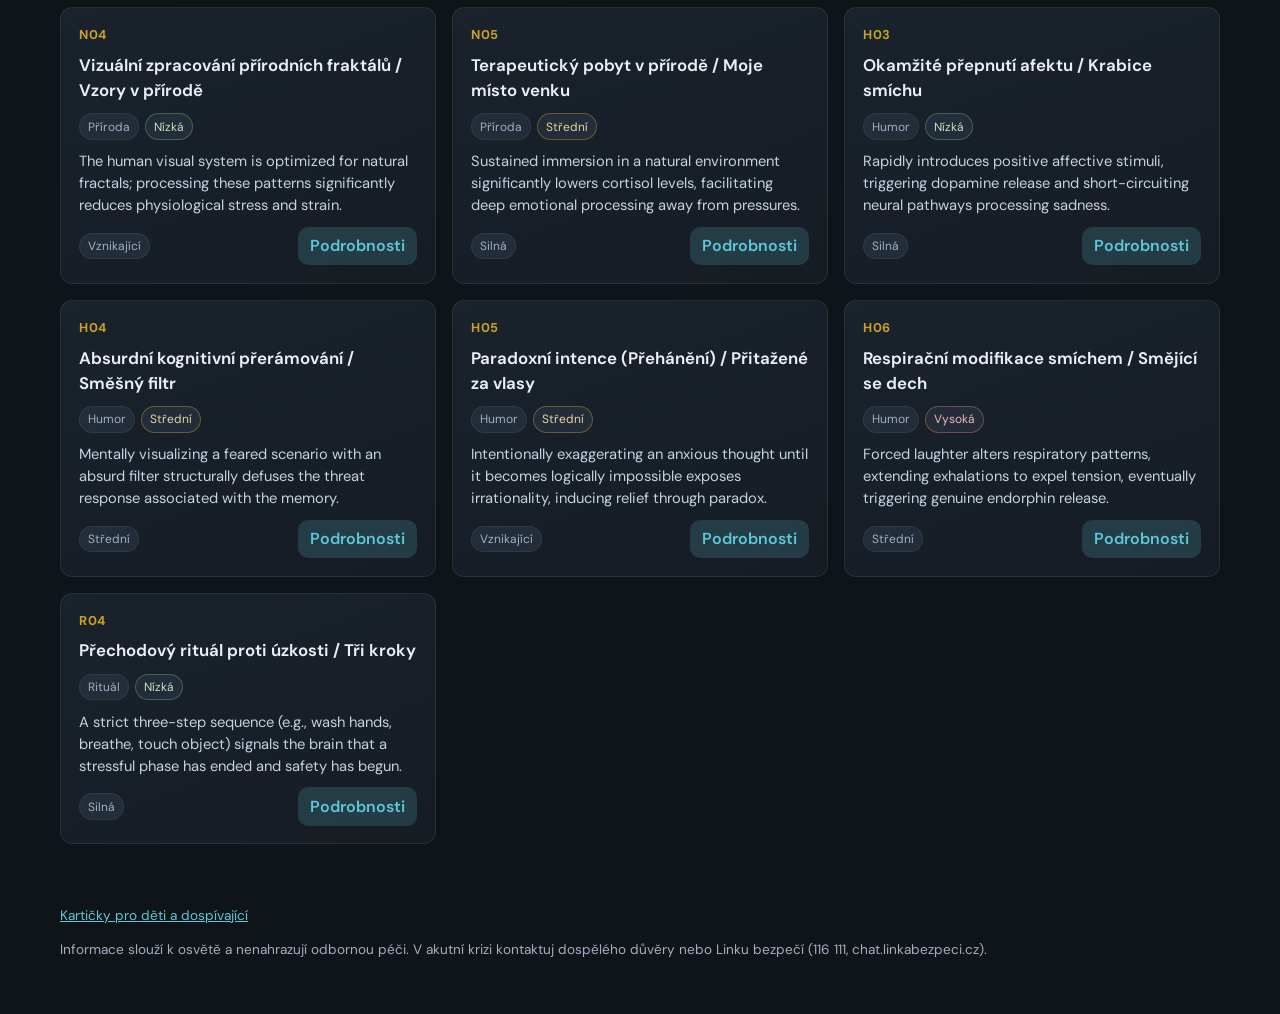
==== commit 3ba0e62a: "Detail card: 3D flip transition, larger fonts, SVG art tweaks, scroll-restore fix" ====
--- a/web/index.html
+++ b/web/index.html
@@ -77,12 +77,6 @@
           <option value="">—</option>
         </select>
       </label>
-      <label>
-        <span id="lbl-age">Věk</span>
-        <select id="f-age">
-          <option value="">—</option>
-        </select>
-      </label>
     </div>
 
     <div class="meta-bar" id="meta"></div>
@@ -99,6 +93,7 @@
         <header>
           <span class="id" id="detail-id"></span>
           <h2 id="detail-title"></h2>
+          <button type="button" class="close-x" id="detail-close-x" aria-label="Close">&times;</button>
         </header>
         <dl class="fields" id="detail-fields"></dl>
         <div class="close-row">
--- a/web/styles.css
+++ b/web/styles.css
@@ -258,6 +258,7 @@
 .card:hover {
   border-color: rgba(94, 200, 216, 0.35);
   transform: translateY(-2px);
+  cursor: pointer;
 }
 
 .card header {
@@ -352,11 +353,38 @@
   color: var(--text);
   max-width: min(640px, 94vw);
   width: 100%;
+  opacity: 0;
+  transform: translateY(16px) scale(0.97);
+  transition: opacity 0.2s ease, transform 0.2s ease, overlay 0.2s ease allow-discrete, display 0.2s ease allow-discrete;
+}
+
+dialog.panel[open] {
+  opacity: 1;
+  transform: translateY(0) scale(1);
+}
+
+@starting-style {
+  dialog.panel[open] {
+    opacity: 0;
+    transform: translateY(16px) scale(0.97);
+  }
 }
 
 dialog.panel::backdrop {
   background: rgba(5, 8, 12, 0.72);
   backdrop-filter: blur(4px);
+  opacity: 0;
+  transition: opacity 0.2s ease, overlay 0.2s ease allow-discrete, display 0.2s ease allow-discrete;
+}
+
+dialog.panel[open]::backdrop {
+  opacity: 1;
+}
+
+@starting-style {
+  dialog.panel[open]::backdrop {
+    opacity: 0;
+  }
 }
 
 .panel-inner {
@@ -371,12 +399,37 @@
   gap: 0.5rem;
   align-items: flex-start;
   margin-bottom: 1rem;
+  position: relative;
 }
 
 .panel-inner h2 {
   margin: 0;
   font-size: 1.2rem;
-  flex: 1 1 100%;
+  flex: 1 1 calc(100% - 2.5rem);
+}
+
+button.close-x {
+  position: absolute;
+  top: -0.25rem;
+  right: -0.25rem;
+  border: 0;
+  background: var(--surface2);
+  color: var(--muted);
+  font-size: 1.35rem;
+  line-height: 1;
+  width: 2rem;
+  height: 2rem;
+  border-radius: 50%;
+  cursor: pointer;
+  display: flex;
+  align-items: center;
+  justify-content: center;
+  transition: background 0.15s, color 0.15s;
+}
+
+button.close-x:hover {
+  background: rgba(224, 122, 122, 0.2);
+  color: var(--danger);
 }
 
 dl.fields {
@@ -423,6 +476,12 @@
   color: var(--muted);
 }
 
+.kids-card-preview {
+  padding: 12px;
+  border-radius: 8px;
+  color: #000;
+}
+
 footer.note {
   max-width: 1200px;
   margin: 0 auto;
@@ -438,4 +497,8 @@
   html {
     scroll-behavior: auto;
   }
-}
+  dialog.panel,
+  dialog.panel::backdrop {
+    transition: none;
+  }
+}
